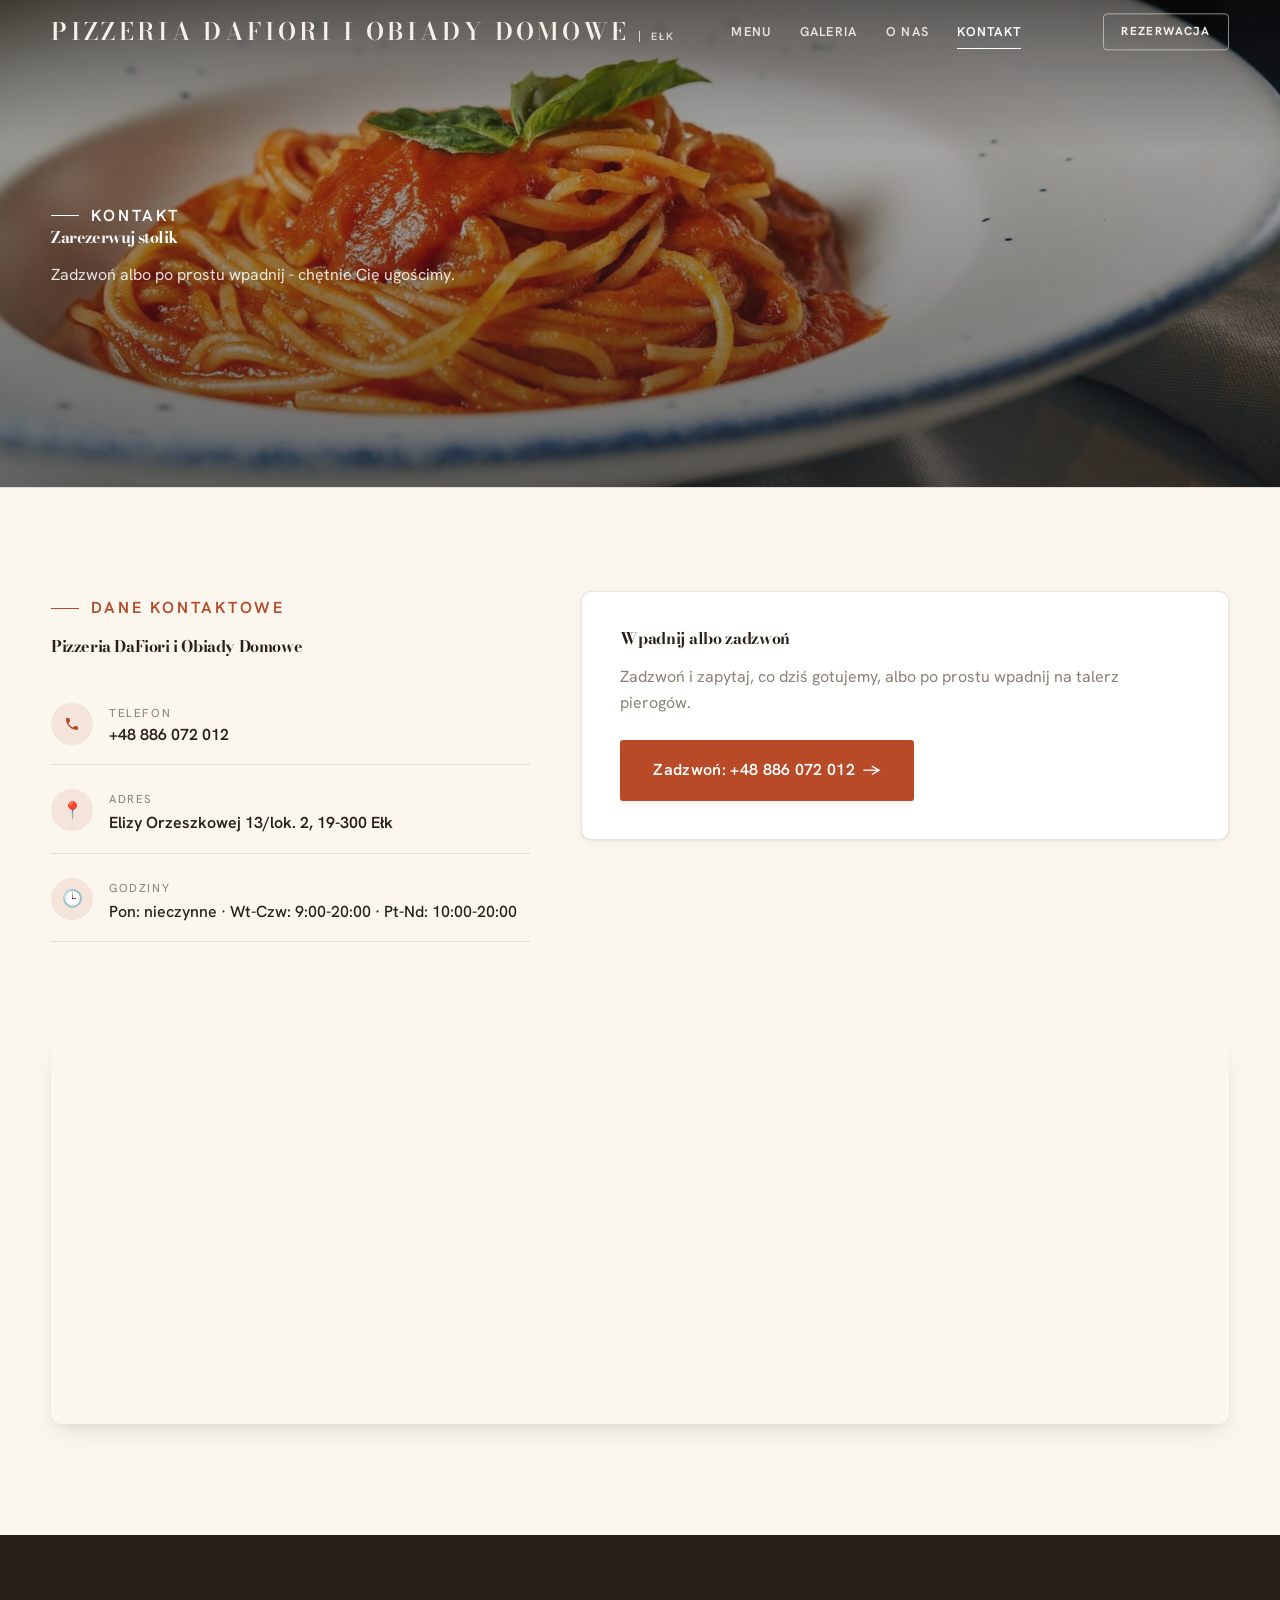
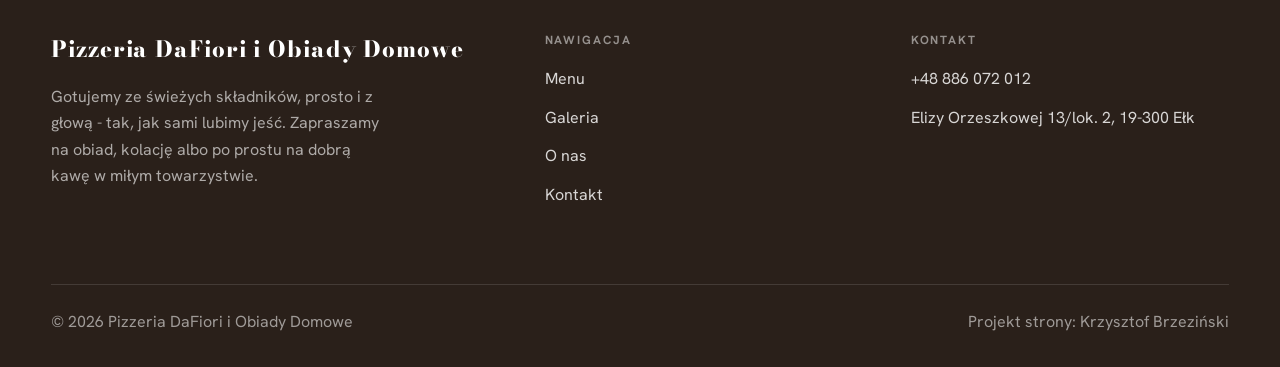
==== kontakt.html @ b9b69ae0 "Strona demo: pizzeria-dafiori-i-obiady-domowe" ====
<!DOCTYPE html>
<html lang="pl">
<head>
<meta charset="UTF-8">
<meta name="viewport" content="width=device-width, initial-scale=1.0">
<title>Kontakt - Pizzeria DaFiori i Obiady Domowe</title>
<meta name="description" content="Kontakt Pizzeria DaFiori i Obiady Domowe - Elizy Orzeszkowej 13/lok. 2, 19-300 Ełk">
<link rel="preconnect" href="https://fonts.googleapis.com">
<link rel="preconnect" href="https://fonts.gstatic.com" crossorigin>
<link href="https://fonts.googleapis.com/css2?family=Bodoni+Moda:wght@500;600;700&family=Hanken+Grotesk:wght@400;500;600&display=swap" rel="stylesheet">
<link rel="stylesheet" href="assets/styles.css">
</head>
<body>

<header class="nav">
  <div class="wrap nav-inner">
    <a class="brand" href="index.html"><span class="name">Pizzeria DaFiori i Obiady Domowe</span><span class="sub">Ełk</span></a>
    <nav class="nav-links">
      <a href="oferta.html">Menu</a>
      <a href="realizacje.html">Galeria</a>
      <a href="o-nas.html">O nas</a>
      <a href="kontakt.html" class="active">Kontakt</a>
      <a href="kontakt.html" class="btn btn-accent">Rezerwacja</a>
    </nav>
    <button class="nav-toggle" aria-label="Menu"><span></span><span></span><span></span></button>
  </div>
</header>

<section class="pagehead">
  <img src="img/g8.jpg" alt="Pizzeria DaFiori i Obiady Domowe - Zarezerwuj stolik">
  <div class="wrap">
    <span class="eyebrow">Kontakt</span>
    <h1>Zarezerwuj stolik</h1>
    <p>Zadzwoń albo po prostu wpadnij - chętnie Cię ugościmy.</p>
  </div>
</section>
<section>
  <div class="wrap contact-grid">
    <div class="reveal">
      <span class="eyebrow">Dane kontaktowe</span>
      <h2 style="margin:var(--space-4) 0 var(--space-6)">Pizzeria DaFiori i Obiady Domowe</h2>
      <div class="info-list">
        <div class="info-row"><div class="ic"><svg class="ico-tel" width="16" height="16" viewBox="0 0 24 24" fill="none" aria-hidden="true"><path d="M6.6 10.8a15.5 15.5 0 0 0 6.6 6.6l2.2-2.2a1 1 0 0 1 1-.24 11.4 11.4 0 0 0 3.6.58 1 1 0 0 1 1 1V20a1 1 0 0 1-1 1A17 17 0 0 1 3 4a1 1 0 0 1 1-1h3.5a1 1 0 0 1 1 1c0 1.25.2 2.46.58 3.6a1 1 0 0 1-.25 1l-2.23 2.2Z" fill="currentColor"/></svg></div><div><div class="lbl">Telefon</div><a class="val" href="tel:+48886072012">+48 886 072 012</a></div></div>
        <div class="info-row"><div class="ic">📍</div><div><div class="lbl">Adres</div><div class="val">Elizy Orzeszkowej 13/lok. 2, 19-300 Ełk</div></div></div>
        <div class="info-row"><div class="ic">🕒</div><div><div class="lbl">Godziny</div><div class="val" style="font-weight:500">Pon: nieczynne · Wt-Czw: 9:00-20:00 · Pt-Nd: 10:00-20:00</div></div></div>
      </div>
    </div>
    <div class="reveal">
      <div class="form">
        <h3 style="margin-bottom:var(--space-4)">Wpadnij albo zadzwoń</h3>
        <p class="muted" style="margin-bottom:var(--space-5)">Zadzwoń i zapytaj, co dziś gotujemy, albo po prostu wpadnij na talerz pierogów.</p>
        <a href="tel:+48886072012" class="btn btn-accent" style="justify-content:center">Zadzwoń: +48 886 072 012 <span class="arr">→</span></a>
      </div>
    </div>
  </div>
</section>
<section style="padding-top:0">
  <div class="wrap reveal">
    <iframe class="map" title="Pizzeria DaFiori i Obiady Domowe - Ełk" src="https://maps.google.com/maps?q=53.8243423%2C22.3546263&z=15&output=embed" loading="lazy" referrerpolicy="no-referrer-when-downgrade"></iframe>
  </div>
</section>

<footer>
  <div class="wrap">
    <div class="foot-grid">
      <div class="foot-brand">
        <div class="name">Pizzeria DaFiori i Obiady Domowe</div>
        <p>Gotujemy ze świeżych składników, prosto i z głową - tak, jak sami lubimy jeść. Zapraszamy na obiad, kolację albo po prostu na dobrą kawę w miłym towarzystwie.</p>
      </div>
      <div class="foot-col">
        <h4>Nawigacja</h4>
        <a href="oferta.html">Menu</a>
        <a href="realizacje.html">Galeria</a>
        <a href="o-nas.html">O nas</a>
        <a href="kontakt.html">Kontakt</a>
      </div>
      <div class="foot-col">
        <h4>Kontakt</h4>
        <a href="tel:+48886072012">+48 886 072 012</a>
        <p>Elizy Orzeszkowej 13/lok. 2, 19-300 Ełk</p>
      </div>
    </div>
    <div class="foot-bot">
      <span>© 2026 Pizzeria DaFiori i Obiady Domowe</span>
      <span>Projekt strony: Krzysztof Brzeziński</span>
    </div>
  </div>
</footer>
<div class="sticky-reserve"><a class="sr-book" href="kontakt.html">Zarezerwuj stolik</a><a class="sr-call" href="tel:+48886072012" aria-label="Zadzwoń"><svg class="ico-tel" width="16" height="16" viewBox="0 0 24 24" fill="none" aria-hidden="true"><path d="M6.6 10.8a15.5 15.5 0 0 0 6.6 6.6l2.2-2.2a1 1 0 0 1 1-.24 11.4 11.4 0 0 0 3.6.58 1 1 0 0 1 1 1V20a1 1 0 0 1-1 1A17 17 0 0 1 3 4a1 1 0 0 1 1-1h3.5a1 1 0 0 1 1 1c0 1.25.2 2.46.58 3.6a1 1 0 0 1-.25 1l-2.23 2.2Z" fill="currentColor"/></svg></a></div>

<script src="assets/main.js"></script>
</body>
</html>
---- assets/styles.css ----
/* ============================================================
   STOLBASZ — premium, architektoniczny B2B fit-out
   Jasna paleta, zero brązu. System wg premium-web-craft.
   Projekt strony: Krzysztof Brzeziński
   ============================================================ */

:root{
  /* PALETA — jasna, architektoniczna, chłodna */
  --paper:#FBF6EE;          /* główne tło */
  --paper-2:#F0E5D6;        /* sekcje alternatywne (chłodny jasny szary) */
  --paper-3:#F0E5D6;        /* delikatne wypełnienia */
  --ink:#2A201A;            /* tekst główny — chłodny grafit */
  --ink-soft:#4A3B2F;       /* nagłówki drugorzędne */
  --muted:#8C8175;          /* tekst poboczny */
  --line:rgba(42,32,26,.12);/* hairline */
  --accent:#B84A28;         /* stonowany petrol-slate — jedyny akcent */
  --accent-d:#97381C;
  --accent-soft:rgba(184,74,40,.10);
  --dark:#2A201A;           /* sekcje ciemne (stopka/CTA) */

  /* ODSTĘPY — skala 4/8 */
  --space-1:4px; --space-2:8px; --space-3:12px; --space-4:16px; --space-5:24px;
  --space-6:32px; --space-7:48px; --space-8:64px; --space-9:96px; --space-10:128px;

  /* TYPOGRAFIA — fluid clamp() */
  --text-sm:clamp(.82rem,.8rem+.1vw,.9rem);
  --text-base:clamp(1rem,.97rem+.15vw,1.1rem);
  --text-lg:clamp(1.12rem,1.05rem+.3vw,1.3rem);
  --text-h3:clamp(1.2rem,1.1rem+.5vw,1.5rem);
  --text-h2:clamp(1.9rem,1.5rem+1.9vw,2.8rem);
  --text-h1:clamp(2.6rem,1.9rem+3.6vw,4.6rem);

  /* PROMIENIE — architektoniczne, raczej ostre */
  --r-sm:3px; --r-md:6px; --r-lg:10px;

  /* RUCH */
  --ease:cubic-bezier(.25,.46,.45,.94); --dur:.24s;

  /* CIENIE — miękkie, warstwowe */
  --sh-sm:0 1px 2px rgba(16,24,32,.04), 0 2px 8px rgba(16,24,32,.05);
  --sh-md:0 2px 6px rgba(16,24,32,.05), 0 12px 28px -8px rgba(16,24,32,.12);
  --sh-lg:0 6px 14px rgba(16,24,32,.07), 0 26px 56px -18px rgba(16,24,32,.22);

  --hairline:1px solid var(--line);

  --font-display:'Bodoni Moda',serif;
  --font-body:'Hanken Grotesk',sans-serif;
}

*{box-sizing:border-box;margin:0;padding:0}
html{scroll-behavior:smooth}
body{
  font-family:var(--font-body);
  font-size:var(--text-base);
  line-height:1.65;
  color:var(--ink);
  background:var(--paper);
  -webkit-font-smoothing:antialiased;
  text-rendering:optimizeLegibility;
}
img{max-width:100%;display:block}
a{color:inherit;text-decoration:none}

.wrap{width:min(92%,1180px);margin-inline:auto}
section{padding-block:clamp(52px,6.5vw,96px)}

h1,h2,h3{font-family:var(--font-display);font-weight:700;line-height:1.08;letter-spacing:-.02em;color:var(--ink)}
h1{font-size:var(--text-h1);letter-spacing:-.035em}
h2{font-size:var(--text-h2);letter-spacing:-.025em}
h3{font-size:var(--text-h3)}
p{max-width:65ch}

.eyebrow{
  font-family:var(--font-body);
  font-size:var(--text-sm);
  font-weight:600;
  letter-spacing:.18em;
  text-transform:uppercase;
  color:var(--accent);
  display:inline-flex;align-items:center;gap:var(--space-3);
}
.eyebrow::before{content:"";width:28px;height:1px;background:var(--accent);display:inline-block}

.muted{color:var(--muted)}
.lead{font-size:var(--text-lg);line-height:1.55;color:var(--ink-soft);max-width:50ch}

/* ---------- BUTTONS ---------- */
.btn{
  display:inline-flex;align-items:center;gap:var(--space-2);
  font-weight:600;font-size:var(--text-sm);letter-spacing:.02em;
  padding:var(--space-4) var(--space-6);
  border-radius:var(--r-sm);
  transition:transform var(--dur) var(--ease),box-shadow var(--dur) var(--ease),background var(--dur) var(--ease);
  cursor:pointer;border:1px solid transparent;
}
.btn-accent{background:var(--accent);color:#fff;box-shadow:var(--sh-sm)}
.btn-accent:hover{background:var(--accent-d);transform:translateY(-2px);box-shadow:var(--sh-md)}
.btn-accent:active{transform:translateY(0);box-shadow:var(--sh-sm)}
.btn-ghost{background:transparent;color:var(--ink);border-color:var(--line)}
.btn-ghost:hover{border-color:var(--accent);color:var(--accent);transform:translateY(-2px)}
.btn-light{background:#fff;color:var(--ink);box-shadow:var(--sh-sm)}
.btn-light:hover{transform:translateY(-2px);box-shadow:var(--sh-md)}
.btn .arr{transition:transform var(--dur) var(--ease)}
.btn:hover .arr{transform:translateX(4px)}

/* ---------- NAV ---------- */
.nav{
  position:sticky;top:0;z-index:50;
  background:color-mix(in srgb,var(--paper) 88%,transparent);
  backdrop-filter:saturate(140%) blur(10px);
  border-bottom:var(--hairline);
}
.nav-inner{display:flex;align-items:center;justify-content:space-between;height:72px}
.brand{display:flex;flex-direction:column;line-height:1}
.brand .name{font-family:var(--font-display);font-weight:800;font-size:1.35rem;letter-spacing:.04em}
.brand .sub{font-size:.62rem;letter-spacing:.34em;text-transform:uppercase;color:var(--muted);margin-top:5px}
.nav-links{display:flex;align-items:center;gap:var(--space-6)}
.nav-links a{font-size:var(--text-sm);font-weight:500;color:var(--ink-soft);position:relative;padding-block:4px;transition:color var(--dur) var(--ease)}
.nav-links a::after{content:"";position:absolute;left:0;bottom:0;width:0;height:1.5px;background:var(--accent);transition:width var(--dur) var(--ease)}
.nav-links a:hover,.nav-links a.active{color:var(--ink)}
.nav-links a:hover::after,.nav-links a.active::after{width:100%}
.nav-links .btn{padding:var(--space-2) var(--space-5)}
/* przyciski w nav: właściwy kolor (przebij .nav-links a) + bez podkreślenia */
.nav-links a.btn-accent{color:#fff}
.nav-links a.btn-ghost,.nav-links a.btn-light{color:var(--ink)}
.nav-links a.btn::after{display:none}
.nav-toggle{display:none;background:none;border:none;cursor:pointer;flex-direction:column;gap:5px;padding:8px}
.nav-toggle span{width:24px;height:2px;background:var(--ink);transition:var(--dur)}

/* ---------- HERO (split) ---------- */
.hero{position:relative;overflow:hidden;border-bottom:var(--hairline)}
.hero-grid{display:grid;grid-template-columns:1.05fr .95fr;gap:clamp(24px,4vw,60px);align-items:center;
  padding-block:clamp(36px,4.5vw,64px)}
.hero-copy .eyebrow{margin-bottom:var(--space-5)}
.hero-copy h1{margin-bottom:var(--space-5)}
.hero-copy .lead{margin-bottom:var(--space-7)}
.hero-actions{display:flex;flex-wrap:wrap;gap:var(--space-4)}
.hero-art{position:relative;aspect-ratio:4/3;border-radius:var(--r-lg);overflow:hidden;box-shadow:var(--sh-lg)}
.hero-art img{width:100%;height:100%;object-fit:cover}
.hero-art::after{content:"";position:absolute;inset:0;background:linear-gradient(180deg,transparent 55%,rgba(18,24,28,.28))}
.hero-badge{position:absolute;left:var(--space-5);bottom:var(--space-5);z-index:2;
  background:rgba(252,252,251,.94);backdrop-filter:blur(4px);
  border-radius:var(--r-md);padding:var(--space-4) var(--space-5);box-shadow:var(--sh-md);max-width:78%}
.hero-badge strong{display:block;font-family:var(--font-display);font-size:1rem;letter-spacing:-.01em}
.hero-badge span{font-size:var(--text-sm);color:var(--muted)}

/* ---------- HERO duży / kinowy (strona główna) ---------- */
.hero-cine{position:relative;min-height:clamp(560px,82vh,840px);min-height:clamp(560px,82svh,840px);display:flex;align-items:center;overflow:hidden;border-bottom:var(--hairline)}
.hero-cine>img{position:absolute;inset:0;width:100%;height:100%;object-fit:cover;z-index:0}
.hero-cine::after{content:"";position:absolute;inset:0;z-index:1;
  background:linear-gradient(95deg,rgba(13,18,23,.86) 0%,rgba(13,18,23,.64) 32%,rgba(13,18,23,.24) 62%,rgba(13,18,23,.04) 100%)}
.hero-cine .wrap{position:relative;z-index:2;padding-block:var(--space-8)}
.hero-cine .hero-copy{max-width:660px}
.hero-cine .eyebrow{color:#fff;margin-bottom:var(--space-5)}
.hero-cine .eyebrow::before{background:#fff}
.hero-cine h1{color:#fff;margin-bottom:var(--space-5);font-size:clamp(2.9rem,2rem+4.4vw,5.2rem)}
.hero-cine .lead{color:rgba(255,255,255,.92);max-width:48ch;margin-bottom:var(--space-7)}
.hero-cine .hero-actions{display:flex;flex-wrap:wrap;gap:var(--space-4)}
@media(max-width:680px){
  .hero-cine{min-height:clamp(520px,76vh,640px);min-height:clamp(520px,76svh,640px);align-items:flex-end}
  .hero-cine::after{background:linear-gradient(0deg,rgba(13,18,23,.9) 6%,rgba(13,18,23,.45) 55%,rgba(13,18,23,.25) 100%)}
  .hero-cine .wrap{padding-bottom:var(--space-9)}
}

/* full-bleed hero variant (podstrony) */
.pagehead{position:relative;min-height:46vh;min-height:46svh;display:flex;align-items:flex-end;overflow:hidden;border-bottom:var(--hairline)}
.pagehead img{position:absolute;inset:0;width:100%;height:100%;object-fit:cover}
.pagehead::after{content:"";position:absolute;inset:0;background:linear-gradient(180deg,rgba(18,24,28,.25),rgba(18,24,28,.62))}
.pagehead .wrap{position:relative;z-index:2;padding-block:var(--space-9);color:#fff}
.pagehead h1{color:#fff;max-width:18ch}
.pagehead .eyebrow{color:#fff}
.pagehead .eyebrow::before{background:#fff}
.pagehead p{color:rgba(255,255,255,.86);margin-top:var(--space-4);max-width:54ch}

/* ---------- STRIP (pasek skrótów / liczby) ---------- */
.strip{background:var(--dark);color:#fff}
.strip .wrap{display:grid;grid-template-columns:repeat(4,1fr);gap:var(--space-6);padding-block:var(--space-8)}
.strip .item .k{font-family:var(--font-display);font-size:clamp(1.6rem,1.2rem+1.4vw,2.4rem);font-weight:800;letter-spacing:-.02em;color:#fff}
.strip .item .v{font-size:var(--text-sm);color:rgba(255,255,255,.66);margin-top:var(--space-2);line-height:1.45}
.strip .item{border-left:2px solid var(--accent);padding-left:var(--space-5)}

/* ---------- SECTION HEAD ---------- */
.head{max-width:48rem;margin-bottom:var(--space-8)}
.head.center{margin-inline:auto;text-align:center}
.head .eyebrow{margin-bottom:var(--space-4)}
.head h2{margin-bottom:var(--space-4)}
.head p{color:var(--muted);font-size:var(--text-lg);line-height:1.55}
.head.center p{margin-inline:auto}

/* ---------- INTRO SPLIT ---------- */
.split{display:grid;grid-template-columns:.92fr 1.08fr;gap:clamp(28px,5vw,80px);align-items:center}
.split.rev{grid-template-columns:1.08fr .92fr}
.split.rev .split-art{order:-1}
.split-art{position:relative;aspect-ratio:5/4;border-radius:var(--r-lg);overflow:hidden;box-shadow:var(--sh-lg)}
.split-art img{width:100%;height:100%;object-fit:cover}
.split-copy h2{margin-bottom:var(--space-5)}
.split-copy p+p{margin-top:var(--space-4)}
.split-copy .btn{margin-top:var(--space-6)}

/* ---------- SERVICES (zakres) ---------- */
.svc-grid{display:grid;grid-template-columns:repeat(auto-fit,minmax(280px,1fr));gap:var(--space-5)}
.svc{background:#fff;border:var(--hairline);border-radius:var(--r-md);padding:var(--space-7) var(--space-6);
  transition:transform var(--dur) var(--ease),box-shadow var(--dur) var(--ease),border-color var(--dur) var(--ease);
  position:relative;overflow:hidden}
.svc::before{content:"";position:absolute;left:0;top:0;width:3px;height:0;background:var(--accent);transition:height var(--dur) var(--ease)}
.svc:hover{transform:translateY(-4px);box-shadow:var(--sh-md);border-color:transparent}
.svc:hover::before{height:100%}
.svc .ic{font-family:var(--font-display);font-size:.8rem;font-weight:700;letter-spacing:.12em;color:var(--accent);margin-bottom:var(--space-4)}
.svc h3{margin-bottom:var(--space-3);font-size:1.22rem}
.svc p{color:var(--muted);font-size:var(--text-base);line-height:1.6}

/* big detailed service rows */
.svc-row{display:grid;grid-template-columns:.8fr 1.2fr;gap:clamp(20px,4vw,60px);align-items:center;padding-block:var(--space-8)}
.svc-row+.svc-row{border-top:var(--hairline)}
.svc-row.rev{grid-template-columns:1.2fr .8fr}
.svc-row.rev .svc-row-art{order:-1}
.svc-row-art{aspect-ratio:4/3;border-radius:var(--r-md);overflow:hidden;box-shadow:var(--sh-md)}
.svc-row-art img{width:100%;height:100%;object-fit:cover}
.svc-row h3{font-size:1.5rem;margin-bottom:var(--space-4)}
.svc-row .num{font-family:var(--font-display);font-size:.85rem;font-weight:700;letter-spacing:.14em;color:var(--accent);display:block;margin-bottom:var(--space-3)}
.svc-row ul{list-style:none;margin-top:var(--space-4);display:flex;flex-direction:column;gap:var(--space-2)}
.svc-row li{position:relative;padding-left:var(--space-5);color:var(--muted);font-size:var(--text-base)}
.svc-row li::before{content:"";position:absolute;left:0;top:.62em;width:8px;height:1px;background:var(--accent)}

/* ---------- GALLERY (realizacje) ---------- */
.gallery{display:grid;grid-template-columns:repeat(12,1fr);gap:var(--space-4);grid-auto-rows:200px}
/* GALERIA MASONRY — pionowe zdjęcia (portrety beauty/wellness) bez przycinania: kolumny, height auto */
.gallery-masonry{column-count:3;column-gap:var(--space-4)}
@media(max-width:900px){.gallery-masonry{column-count:2}}
@media(max-width:560px){.gallery-masonry{column-count:1}}
.gallery-masonry .m-tile{break-inside:avoid;margin:0 0 var(--space-4);padding:0;position:relative;overflow:hidden;border-radius:var(--r-md);border:1px solid var(--line)}
.gallery-masonry .m-tile img{width:100%;height:auto;display:block}
.gallery-masonry .m-tile .cap{position:absolute;left:0;right:0;bottom:0;padding:var(--space-4);color:#fff;background:linear-gradient(0deg,rgba(0,0,0,.55),transparent);font-size:var(--text-sm)}
.tile{position:relative;overflow:hidden;border-radius:var(--r-md);box-shadow:var(--sh-sm);
  transition:transform var(--dur) var(--ease),box-shadow var(--dur) var(--ease)}
.tile img{width:100%;height:100%;object-fit:cover;transition:transform .6s var(--ease)}
.tile:hover{box-shadow:var(--sh-md)}
.tile:hover img{transform:scale(1.05)}
.tile .cap{position:absolute;left:0;right:0;bottom:0;padding:var(--space-5) var(--space-4) var(--space-4);
  background:linear-gradient(transparent,rgba(18,24,28,.78));color:#fff;
  font-size:var(--text-sm);font-weight:600;letter-spacing:.01em;
  opacity:0;transform:translateY(8px);transition:var(--dur) var(--ease)}
.tile:hover .cap{opacity:1;transform:translateY(0)}
.tile .cap small{display:block;font-weight:400;opacity:.78;letter-spacing:.04em;text-transform:uppercase;font-size:.66rem;margin-top:3px}
/* bento spans */
.t-wide{grid-column:span 6}
.t-tall{grid-column:span 6;grid-row:span 2}
.t-std{grid-column:span 6}
.t-third{grid-column:span 4}
.t-two3{grid-column:span 8}

/* ---------- TRUST / WIARYGODNOŚĆ ---------- */
.trust{background:var(--paper-2)}
.trust-grid{display:grid;grid-template-columns:repeat(auto-fit,minmax(240px,1fr));gap:var(--space-5);margin-top:var(--space-7)}
.trust-card{background:#fff;border-radius:var(--r-md);padding:var(--space-7) var(--space-6);box-shadow:var(--sh-sm);border-top:3px solid var(--accent)}
.trust-card .big{font-family:var(--font-display);font-size:clamp(1.8rem,1.3rem+1.6vw,2.6rem);font-weight:800;letter-spacing:-.02em;color:var(--ink);line-height:1}
.trust-card h3{font-size:1.12rem;margin:var(--space-3) 0 var(--space-2)}
.trust-card p{color:var(--muted);font-size:var(--text-base);line-height:1.55}

/* ---------- CTA band ---------- */
.cta{background:var(--dark);color:#fff;position:relative;overflow:hidden}
.cta .wrap{display:grid;grid-template-columns:1.4fr .6fr;gap:var(--space-7);align-items:center;position:relative;z-index:2}
.cta h2{color:#fff;max-width:20ch}
.cta p{color:rgba(255,255,255,.74);margin-top:var(--space-4)}
.cta-actions{display:flex;flex-direction:column;gap:var(--space-3);align-items:flex-start}
.cta::before{content:"";position:absolute;right:-80px;top:-80px;width:360px;height:360px;border-radius:50%;
  background:radial-gradient(circle,var(--accent-soft),transparent 70%)}

/* ---------- CONTACT ---------- */
.contact-grid{display:grid;grid-template-columns:.85fr 1.15fr;gap:clamp(28px,4vw,56px);align-items:start}
.info-list{display:flex;flex-direction:column;gap:var(--space-2)}
.info-row{display:flex;gap:var(--space-4);align-items:flex-start;padding-block:var(--space-4);border-bottom:var(--hairline)}
.info-row .ic{flex:none;width:42px;height:42px;display:grid;place-items:center;border-radius:50%;
  background:var(--accent-soft);color:var(--accent);font-size:1.05rem}
.info-row .lbl{font-size:.72rem;letter-spacing:.14em;text-transform:uppercase;color:var(--muted)}
.info-row .val{font-weight:600;font-size:var(--text-base);margin-top:2px}
.info-row a.val:hover{color:var(--accent)}
.map{border:none;border-radius:var(--r-lg);box-shadow:var(--sh-md);width:100%;height:100%;min-height:380px;filter:grayscale(.2) contrast(1.02)}
.form{background:#fff;border:var(--hairline);border-radius:var(--r-lg);padding:clamp(24px,3vw,40px);box-shadow:var(--sh-sm)}
.form .fld{margin-bottom:var(--space-5)}
.form label{display:block;font-size:var(--text-sm);font-weight:600;margin-bottom:var(--space-2)}
.form input,.form textarea{width:100%;font-family:inherit;font-size:var(--text-base);color:var(--ink);
  padding:var(--space-4);border:var(--hairline);border-radius:var(--r-sm);background:var(--paper);transition:border-color var(--dur)}
.form input:focus,.form textarea:focus{outline:none;border-color:var(--accent);background:#fff}
.form textarea{resize:vertical;min-height:120px}
.form .note{font-size:var(--text-sm);color:var(--muted);margin-top:var(--space-3)}

/* ---------- FOOTER ---------- */
footer{background:var(--dark);color:#fff;padding-block:var(--space-9) var(--space-6)}
.foot-grid{display:grid;grid-template-columns:1.4fr 1fr 1fr;gap:var(--space-7);margin-bottom:var(--space-8)}
.foot-brand .name{font-family:var(--font-display);font-weight:800;font-size:1.4rem;letter-spacing:.04em}
.foot-brand p{color:rgba(255,255,255,.62);margin-top:var(--space-4);font-size:var(--text-base);max-width:38ch}
.foot-col h4{font-size:.74rem;letter-spacing:.16em;text-transform:uppercase;color:rgba(255,255,255,.5);margin-bottom:var(--space-4)}
.foot-col a,.foot-col p{display:block;color:rgba(255,255,255,.82);font-size:var(--text-base);margin-bottom:var(--space-3)}
.foot-col a:hover{color:#fff}
.foot-bot{border-top:1px solid rgba(255,255,255,.12);padding-top:var(--space-5);display:flex;justify-content:space-between;flex-wrap:wrap;gap:var(--space-3);
  font-size:var(--text-sm);color:rgba(255,255,255,.55)}
.foot-bot a:hover{color:#fff}

/* ---------- REVEAL ---------- */
.reveal{opacity:0;transform:translateY(22px);transition:opacity .6s var(--ease),transform .6s var(--ease)}
.reveal.in{opacity:1;transform:none}

/* ---------- RESPONSIVE ---------- */
@media(max-width:920px){
  .hero-grid,.split,.split.rev,.svc-row,.svc-row.rev,.cta .wrap,.contact-grid,.foot-grid{grid-template-columns:1fr}
  .split.rev .split-art,.svc-row.rev .svc-row-art{order:0}
  .hero-art{aspect-ratio:16/10;max-height:420px}
  .strip .wrap{grid-template-columns:repeat(2,1fr);gap:var(--space-7)}
  .gallery{grid-auto-rows:180px}
  .t-wide,.t-tall,.t-std,.t-third,.t-two3{grid-column:span 6}
  .t-tall{grid-row:span 1}
  .cta-actions{flex-direction:row;flex-wrap:wrap}
  .foot-grid{gap:var(--space-6)}
}
@media(max-width:680px){
  .nav-links{position:fixed;inset:72px 0 auto 0;background:var(--paper);flex-direction:column;align-items:stretch;
    gap:0;padding:var(--space-4) 6%;border-bottom:var(--hairline);box-shadow:var(--sh-md);
    transform:translateY(-120%);transition:transform var(--dur) var(--ease)}
  .nav-links.open{transform:translateY(0)}
  .nav-links a{padding-block:var(--space-4);border-bottom:var(--hairline)}
  .nav-links .btn{margin-top:var(--space-3);justify-content:center}
  .nav-toggle{display:flex}
  .strip .wrap{grid-template-columns:1fr}
  .gallery{grid-template-columns:repeat(6,1fr)}
  .foot-grid{grid-template-columns:1fr}
}
@media(prefers-reduced-motion:reduce){
  *{animation-duration:.01ms!important;transition:none!important}
  .reveal{opacity:1!important;transform:none!important}
  html{scroll-behavior:auto}
}

/* ============================================================
   PREMIUM LAYER — destylat deep-researchu branż (anty-AI, spokój).
   Zmienne STOLBASZ (--accent/--ink/--paper/--line/--dark). Ruch ledwo
   zauważalny, krzywa cubic-bezier(.16,.84,.44,1); prefers-reduced-motion
   pokryte blanketem wyżej. Karty hairline zamiast cieni = #1 sygnał „nie-AI".
   ============================================================ */

/* więcej oddechu między sekcjami (liderzy: 110-130px) */
section{padding-block:clamp(64px,8vw,128px)}

/* 1) Aksamitny reveal — dłuższa, miękka krzywa zamiast „skoku" */
.reveal{transition:opacity .9s cubic-bezier(.16,.84,.44,1),transform .9s cubic-bezier(.16,.84,.44,1);will-change:opacity,transform}
/* stagger TYLKO w galerii (tam pozycja = porządek dzieci) */
.gallery .reveal:nth-child(2){transition-delay:.07s}
.gallery .reveal:nth-child(3){transition-delay:.14s}
.gallery .reveal:nth-child(4){transition-delay:.21s}
.gallery .reveal:nth-child(5){transition-delay:.28s}
.gallery .reveal:nth-child(6){transition-delay:.35s}

/* 2) Hero STATYCZNY na .hero-cine — Ken Burns CAŁKIEM WYŁĄCZONY 26.06 (3. zgłoszenie Szymona).
   GENEZA: animowanie scale na <img> hero z teksturami (cegły/framugi) re-samplinguje obraz
   klatka po klatce → na części ekranów drobne drganie/shimmer = „heroshot się trzęsie".
   translateY usunięto wcześniej, scale-only + will-change/GPU NIE wystarczyły do GWARANCJI gładkości.
   Krzysztof zażądał pewności („make sure, że błąd się nie pojawi") > efekt. Zero animacji = 0% drgania.
   Delikatny zoom zostaje TYLKO w pełnoekranowych hero gastro/studio (hg-bg/hs-bg — tło, inny
   mechanizm, chwalone, nigdy nie zgłaszane). NIE wracać do KB na .hero-cine bez realnego testu
   na sprzęcie klienta — to ryzyko regresji „trzęsienia”. */
/* BEZPIECZNY "wow" na hero = jednorazowy FADE-IN (opacity), nie zoom.
   opacity nie dotyka bitmapy → gładkie na KAŻDYM zdjęciu/ekranie/GPU, zero ryzyka migotania.
   Geometryczny ruch (scale/translate) na .hero-cine jest ZAKAZANY (bramka pilnuje). */
@keyframes heroFade{from{opacity:0}to{opacity:1}}
.hero-cine>img{transform:none;animation:heroFade 1.1s ease-out both}

/* 3) Akcentowy hairline pod nagłówkiem sekcji, który „rysuje się" przy wejściu */
.head h2{position:relative;padding-bottom:18px}
.head h2::after{content:"";position:absolute;left:0;bottom:0;height:1px;width:0;background:var(--accent);transition:width 1s cubic-bezier(.16,.84,.44,1) .15s}
.head.center h2::after{left:50%;transform:translateX(-50%)}
.head.reveal.in h2::after,.head.center.reveal.in h2::after{width:54px}

/* 4) Karty HAIRLINE zamiast cieni/zaokrągleń (najmocniejszy anty-AI detal) */
.svc{background:transparent;border:1px solid var(--line);border-radius:var(--r-sm);box-shadow:none}
.svc:hover{box-shadow:none;border-color:var(--accent);transform:translateY(-3px)}
.trust-card{background:transparent;box-shadow:none;border:1px solid var(--line);border-top:2px solid var(--accent);border-radius:var(--r-sm)}
.tile{box-shadow:none;border-radius:var(--r-sm)}
.tile:hover{box-shadow:none}

/* 5) Sticky-nav kondensuje się po przewinięciu (sygnał dopracowania) */
.nav{transition:box-shadow .4s ease,background .4s ease}
.nav.is-stuck{box-shadow:0 1px 0 var(--line),0 14px 30px -24px rgba(0,0,0,.45)}
.nav-inner{transition:height .35s var(--ease)}
.nav.is-stuck .nav-inner{height:60px}

/* 6) MANIFESTO — pełnoekranowy cytat-bohater (zastępuje generyczne „Dlaczego my") */
.manifesto{background:var(--paper-2);text-align:center}
.manifesto .wrap{max-width:60rem}
.manifesto p{font-family:var(--font-display);font-style:italic;font-size:clamp(1.6rem,1rem+2.4vw,2.8rem);line-height:1.32;color:var(--ink-soft);margin-inline:auto;max-width:26ch;position:relative;padding-top:var(--space-8)}
.manifesto p::before{content:"";position:absolute;top:0;left:50%;transform:translateX(-50%);width:54px;height:1px;background:var(--accent)}
.manifesto p span{color:var(--accent);font-style:italic}

/* 7) GATEWAYS — 3 duże bramy-zdjęcia (zamiast paska menu usług) */
.gateways{display:grid;grid-template-columns:repeat(3,1fr);gap:var(--space-4)}
.gateway{position:relative;aspect-ratio:3/4;overflow:hidden;border-radius:var(--r-sm);display:block}
.gateway img{width:100%;height:100%;object-fit:cover;transition:transform .8s var(--ease),filter .5s var(--ease)}
.gateway::after{content:"";position:absolute;inset:0;background:linear-gradient(180deg,transparent 38%,rgba(18,24,28,.74))}
.gateway:hover img{transform:scale(1.05);filter:brightness(1.05)}
.gateway .g-ttl{position:absolute;left:0;right:0;bottom:0;z-index:2;padding:var(--space-6) var(--space-5);color:#fff;font-family:var(--font-display);font-size:1.45rem;letter-spacing:-.01em;line-height:1.15}
.gateway .g-ttl small{display:block;font-family:var(--font-body);font-size:var(--text-sm);font-weight:400;opacity:.82;letter-spacing:.03em;margin-top:5px}
@media(max-width:760px){.gateways{grid-template-columns:1fr}.gateway{aspect-ratio:16/10}}

/* 8) LOGO klienta w nagłówku (gdy podane --logo) */
.brand-logo{height:40px;width:auto;max-width:220px;object-fit:contain;display:block}
.nav.is-stuck .brand-logo{height:34px}
@media(max-width:680px){.brand-logo{height:32px}}

/* === rodzina: gastro === */
/* ============================================================
   RODZINA: GASTRO (restauracja / kawiarnia / bar / pizzeria)
   Doklejane NA WIERZCH base.css. Dziedziczy paletę/fonty skórki gastro (Bodoni Moda + terakota).
   Filozofia: APETYT + REZERWACJA STOLIKA (nie zaufanie/wycena jak u fachowca).
   Menu = kategorie BEZ zmyślonych dań/cen (uczciwość); godziny tylko z reconu.
   ============================================================ */

/* --- Galeria atmosfery: gutterless, ostre rogi (food/wnętrze, nie "dokumentacja") --- */
.gallery{gap:3px}
.tile{border-radius:2px;box-shadow:none}
.tile:hover{box-shadow:none}

/* --- MENU: kategorie (nazwa serif + opis, hairline) - BEZ wymyslonych dań i cen --- */
.menu-sec{background:var(--paper-2)}
.menu-cats{display:grid;grid-template-columns:repeat(2,1fr);gap:var(--space-7) var(--space-8);max-width:62rem;margin:0 auto}
.menu-cat{border-top:1px solid var(--accent);padding-top:var(--space-4)}
.menu-cat h3{font-family:var(--font-display);font-size:1.35rem;letter-spacing:.02em;margin-bottom:var(--space-3)}
.menu-cat p{color:var(--muted);font-size:var(--text-base);line-height:1.6}
.menu-note{text-align:center;color:var(--muted);font-size:var(--text-sm);margin-top:var(--space-8);max-width:50ch;margin-inline:auto}
@media(max-width:760px){.menu-cats{grid-template-columns:1fr;gap:var(--space-6)}}

/* --- KARTA GODZIN (renderowana tylko z realnych danych) --- */
.godz{max-width:30rem}
.godz-row{display:flex;justify-content:space-between;gap:var(--space-5);border-bottom:1px solid var(--line);padding-block:var(--space-3)}
.godz-row b{font-weight:600;color:var(--ink)}
.godz-row span{color:var(--muted)}

/* --- STICKY-RESERVE: dolny pasek mobile (gastro-odpowiednik sticky-call) --- */
.sticky-reserve{display:none}
@media(max-width:820px){
  .sticky-reserve{display:grid;grid-template-columns:1fr auto;gap:1px;position:fixed;left:0;right:0;bottom:0;z-index:90;
    background:var(--line);box-shadow:0 -6px 20px -10px rgba(0,0,0,.4)}
  .sticky-reserve a{padding:15px 8px;text-align:center;font-weight:700;font-size:.95rem;letter-spacing:.01em}
  .sr-book{background:var(--accent);color:#fff}
  .sr-call{background:var(--paper);color:var(--ink);padding-inline:22px}
  body{padding-bottom:56px}
}

/* ============================================================
   FAZA 3 - OSOBNY UKŁAD GASTRO (wzór: topowe restauracje - Noma/Disfrutar/Septime/Alchemist; research wf_c20bffea).
   Hero MINIMALNY: samo pełnoekranowe zdjęcie + 1 krótka linijka w DOLNYM-LEWYM rogu. Reszta = oddech.
   Nazwa pada RAZ - jako logo w navie, NIGDY dublowana wielkim tytułem (to #1 tell taniej strony).
   Nav: logo z LEWEJ (split), przezroczysty nad zdjęciem, lity po scrollu. CTA "Rezerwacja" = obrys w navie, nie guzik na środku.
   ============================================================ */
.hero-gastro{position:relative;height:100vh;height:100svh;min-height:560px;display:flex;align-items:flex-end;overflow:hidden;isolation:isolate}
.hero-gastro .hg-bg{position:absolute;inset:0;width:100%;height:100%;object-fit:cover;z-index:-2;animation:hgKen 28s ease-out infinite alternate}
@keyframes hgKen{from{transform:scale(1.05)}to{transform:scale(1.13)}}
/* overlay: ciemny TYLKO u dołu (pod linijkę), góra/środek zdjęcia oddychają */
.hero-gastro .hg-veil{position:absolute;inset:0;z-index:-1;
  background:linear-gradient(180deg,rgba(8,6,4,0) 0%,rgba(8,6,4,0) 52%,rgba(8,6,4,.68) 100%)}
.hg-tagline{position:relative;z-index:2;margin:0 0 clamp(2.6rem,7vh,5rem) clamp(1.4rem,5vw,4rem);
  font-family:var(--font-display);font-style:normal;font-weight:600;
  font-size:clamp(2.1rem,5.2vw,4rem);line-height:1.08;letter-spacing:.005em;
  color:#f5f1ea;max-width:24ch;text-shadow:0 2px 18px rgba(0,0,0,.5)}
.hg-since{font-family:var(--font-display);font-weight:500;font-size:.62em;letter-spacing:.01em;
  color:rgba(245,241,234,.86);white-space:nowrap}
@media(max-width:640px){.hg-tagline{font-size:clamp(2rem,8vw,2.6rem);margin-bottom:clamp(2rem,9vh,3.4rem)}}

/* ============================================================
   NAWIGACJA GASTRO - styl NOBU (research wf_d6d990de + wf_a8c0864c, żywy kod noburestaurants.com).
   3 strefy, STAŁA wysokość 64px (jak Nobu). JEDEN kontroler gastro.js steruje stanami kierunkowo:
   .nav-hidden (chowanie w dół) + .nav-solid (lity krem przy scrollu w górę). Histereza = brak migania.
   is-stuck (base.js, twardy próg 24px) NEUTRALIZOWANE wizualnie - inaczej base walczyło z gastro i krem migał przy górze.
   ============================================================ */
.nav{position:fixed;left:0;right:0;background:transparent;backdrop-filter:none;border-bottom:1px solid transparent;z-index:100;
  transition:transform .35s var(--ease),background .35s ease,box-shadow .35s ease}
.nav.nav-hidden{transform:translateY(-100%)}
/* NEUTRALIZACJA base is-stuck dla gastro (gastro.js używa nav-solid; base.js dalej rusza is-stuck, ale bez efektu wizualnego) */
.nav.is-stuck{background:transparent;box-shadow:none;border-bottom-color:transparent}
.nav.is-stuck .nav-inner{height:64px}
/* SCRIM: ciemny gradient pod navem -> biały tekst czytelny nad zdjęciem; znika gdy nav lity */
.nav::after{content:"";position:absolute;left:0;right:0;top:0;height:150px;z-index:-1;pointer-events:none;
  transition:opacity .35s ease;background:linear-gradient(180deg,rgba(8,6,4,.55) 0%,rgba(8,6,4,0) 100%)}
.nav.nav-solid::after{opacity:0}
/* WORDMARK: nazwa Bodoni wersaliki + miasto obok (kreska akcentu) */
.nav .brand{flex-direction:row;align-items:baseline;gap:.6rem;line-height:1}
.nav .brand .name{color:#f5f1ea;font-family:var(--font-display);font-weight:600;font-size:1.5rem;text-transform:uppercase;letter-spacing:.14em}
.nav .brand .sub{margin-top:0;padding-left:.65rem;border-left:1px solid currentColor;
  font-size:.66rem;font-weight:600;letter-spacing:.22em;text-transform:uppercase;color:rgba(245,241,234,.82)}
/* LINKI: sans wersaliki, cienki animowany underline */
.nav .nav-links a{color:rgba(245,241,234,.9);font-size:.8rem;font-weight:600;text-transform:uppercase;letter-spacing:.1em;padding-block:6px}
.nav .nav-links a:hover,.nav .nav-links a.active{color:#fff}
.nav .nav-links a::after{background:#fff;height:1px}
.nav .nav-toggle span{background:#f5f1ea}
/* CTA "Rezerwacja": bazowo pełna terakota (czytelna na kremowym menu mobilnym) */
.nav .nav-links a.btn-accent{font-size:.73rem;font-weight:700;text-transform:uppercase;letter-spacing:.12em;
  padding:.5rem 1.1rem;border-radius:4px;border:1px solid var(--accent);background:var(--accent);color:#fff;box-shadow:none}
.nav .nav-links a.btn-accent:hover{transform:none;box-shadow:none}
/* STAN LITY (nav-solid - gastro.js dodaje przy scrollu w GÓRĘ): krem + ciemny tekst + terakota */
.nav.nav-solid{background:color-mix(in srgb,var(--paper) 94%,transparent);backdrop-filter:saturate(140%) blur(10px);border-bottom:var(--hairline)}
.nav.nav-solid .brand .name{color:var(--ink)}
.nav.nav-solid .brand .sub{color:var(--accent)}
.nav.nav-solid .nav-links a{color:var(--ink-soft)}
.nav.nav-solid .nav-links a:hover,.nav.nav-solid .nav-links a.active{color:var(--ink)}
.nav.nav-solid .nav-links a::after{background:var(--accent)}
.nav.nav-solid .nav-toggle span{background:var(--ink)}
/* chowany nav ZAWSZE przezroczysty (nie mignie kremem zjeżdżając w górę) */
.nav.nav-solid.nav-hidden{background:transparent;box-shadow:none;border-bottom-color:transparent}
/* ===== DESKTOP (>=681px): 3 strefy, STAŁA wysokość 64px ===== */
@media(min-width:681px){
  .nav .nav-inner{position:relative;height:64px}
  .nav .nav-links{flex:1;justify-content:center;gap:clamp(1rem,2.2vw,1.9rem);padding-right:9.5rem}
  .nav .nav-links a.btn-accent{position:absolute;right:0;top:50%;transform:translateY(-50%);margin:0}
  .nav:not(.nav-solid) .nav-links a.btn-accent{background:transparent;border-color:rgba(245,241,234,.55);color:#f5f1ea}
  .nav:not(.nav-solid) .nav-links a.btn-accent:hover{background:var(--accent);border-color:var(--accent);color:#fff;transform:translateY(-50%)}
}
/* ===== MOBILE (<=680px): dropdown na kremie - ciemny tekst, pełne CTA (fix kontrastu) ===== */
@media(max-width:680px){
  .nav .nav-links{background:var(--paper)}
  .nav .nav-links a{color:var(--ink-soft)}
  .nav .nav-links a:hover,.nav .nav-links a.active{color:var(--ink)}
  .nav .nav-links a.btn-accent{background:var(--accent);border-color:var(--accent);color:#fff}
  /* zamknięty dropdown w pełni schowany (base -120% przy krótkim menu zostawiał terakotowe CTA wystające górą) */
  .nav .nav-links:not(.open){transform:translateY(-160%);visibility:hidden}
  .nav .nav-links.open{visibility:visible}
  /* brand mniejszy + bez miasta (jak Nobu na telefonie = sama nazwa) - żeby nie wypychał hamburgera */
  .nav .brand .name{font-size:1.12rem;letter-spacing:.1em}
  .nav .brand .sub{display:none}
  .nav .nav-toggle{flex:0 0 auto}
  .nav .brand{min-width:0;overflow:hidden}
}

/* === focal-point zdjęć (smartcrop) — cover nie utnie twarzy/obiektu === */
img[src$="/hero.jpg"]{object-position:38% 50%}
[style*="hero.jpg"]{background-position:38% 50%}
img[src$="/g3.jpg"]{object-position:38% 50%}
[style*="g3.jpg"]{background-position:38% 50%}
img[src$="/g7.jpg"]{object-position:38% 50%}
[style*="g7.jpg"]{background-position:38% 50%}
img[src$="/g8.jpg"]{object-position:38% 50%}
[style*="g8.jpg"]{background-position:38% 50%}
img[src$="/g10.jpg"]{object-position:35% 52%}
[style*="g10.jpg"]{background-position:35% 52%}
img[src$="/g12.jpg"]{object-position:62% 50%}
[style*="g12.jpg"]{background-position:62% 50%}
img[src$="/g13.jpg"]{object-position:33% 50%}
[style*="g13.jpg"]{background-position:33% 50%}
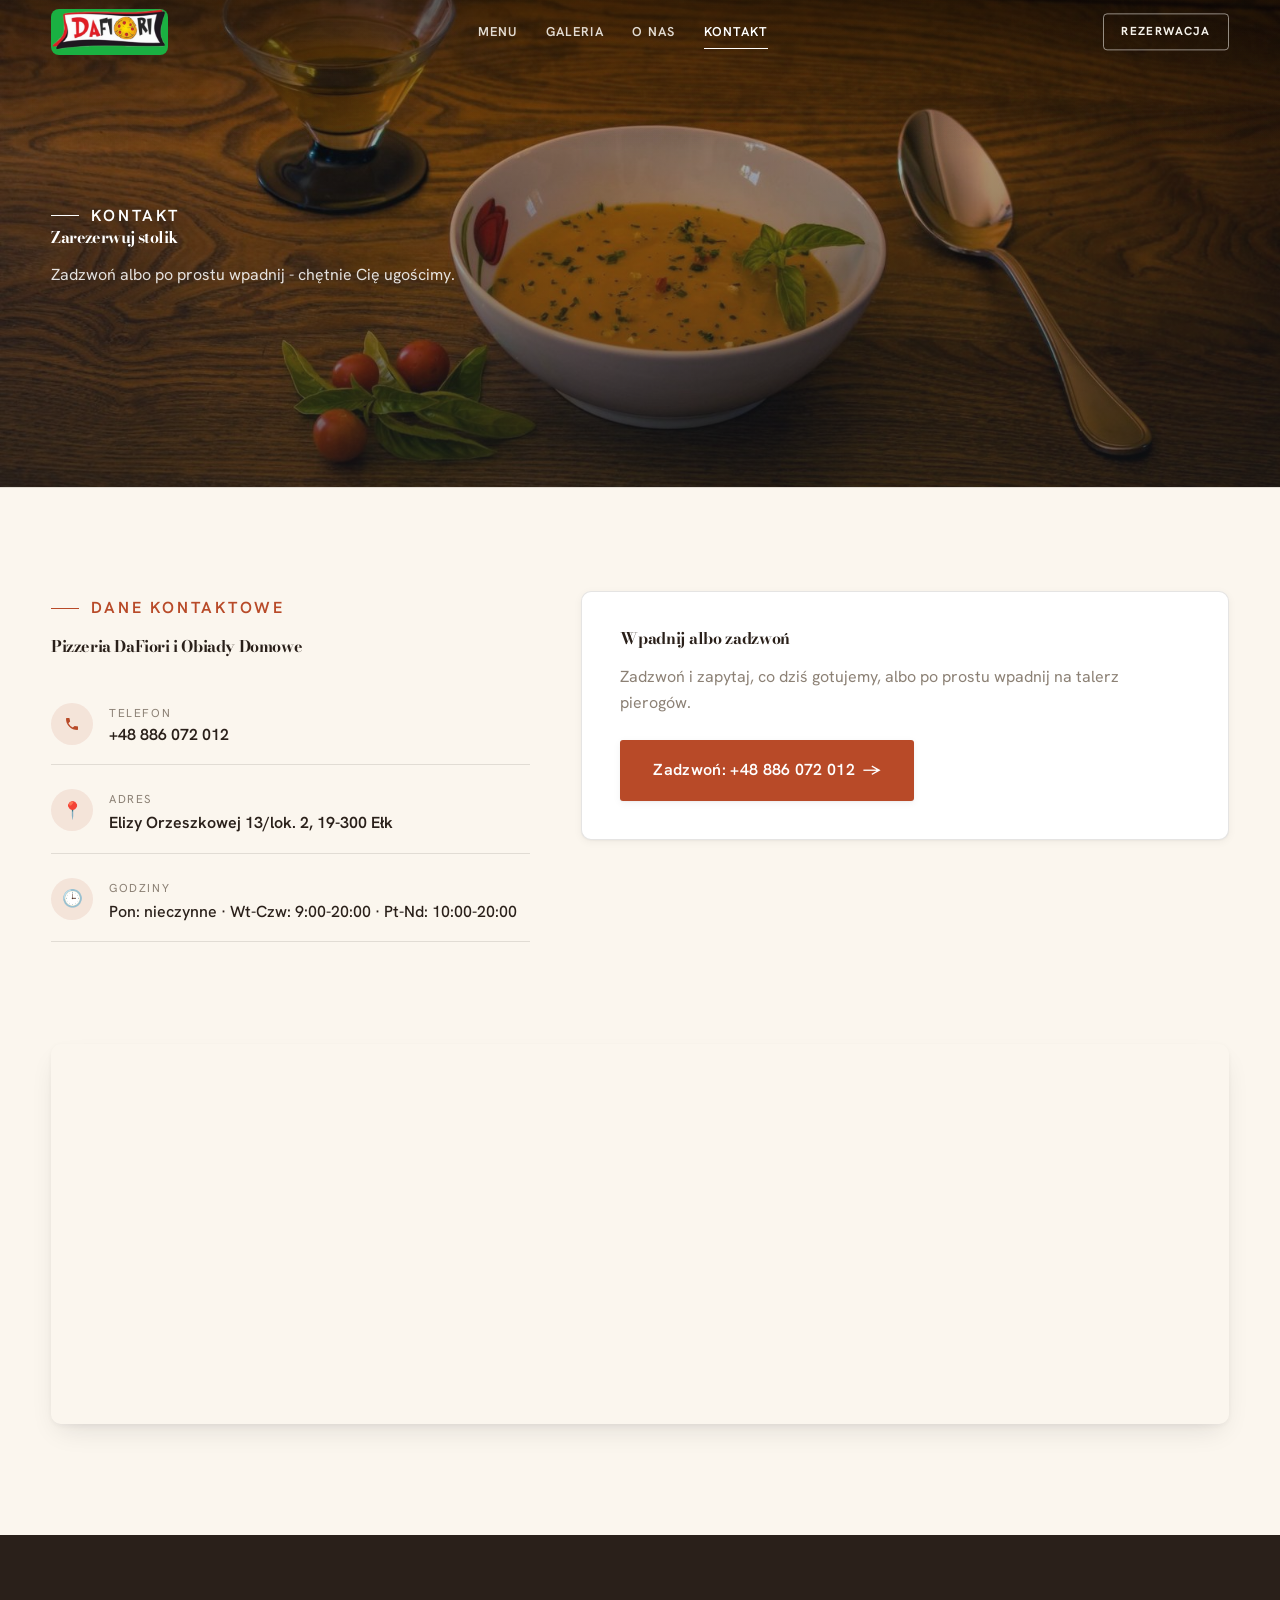
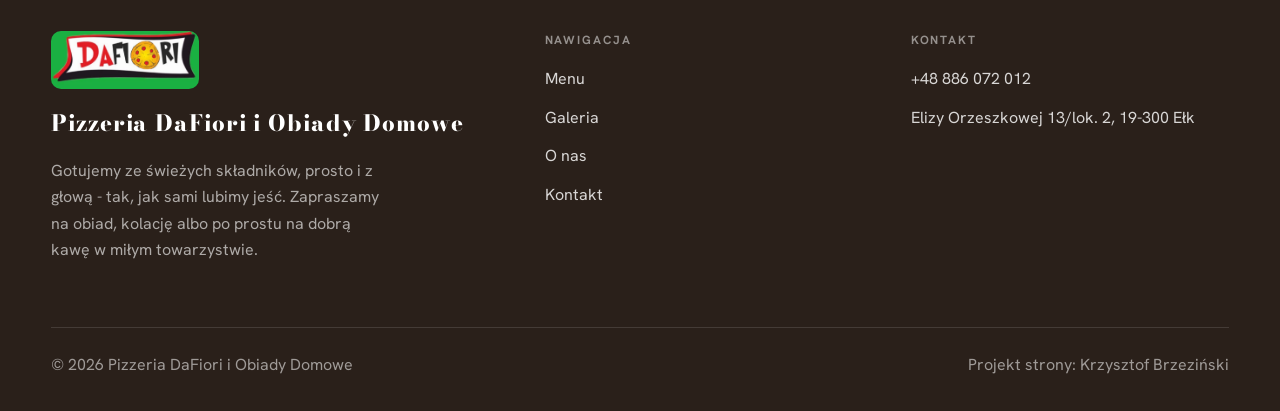
==== commit 7199ebe0: "[claude-edit][cmt:a3b52ad2-82f0-43dd-833e-842fed3566a7] klimat pizzowo-domowy + logo DaFiori + uporz" ====
--- a/kontakt.html
+++ b/kontakt.html
@@ -14,7 +14,7 @@
 
 <header class="nav">
   <div class="wrap nav-inner">
-    <a class="brand" href="index.html"><span class="name">Pizzeria DaFiori i Obiady Domowe</span><span class="sub">Ełk</span></a>
+    <a class="brand" href="index.html"><img class="brand-logo" src="img/logo.png" alt="Pizzeria DaFiori i Obiady Domowe - Ełk"></a>
     <nav class="nav-links">
       <a href="oferta.html">Menu</a>
       <a href="realizacje.html">Galeria</a>
@@ -27,7 +27,7 @@
 </header>
 
 <section class="pagehead">
-  <img src="img/g8.jpg" alt="Pizzeria DaFiori i Obiady Domowe - Zarezerwuj stolik">
+  <img src="img/g4.jpg" alt="Pizzeria DaFiori i Obiady Domowe - Zarezerwuj stolik">
   <div class="wrap">
     <span class="eyebrow">Kontakt</span>
     <h1>Zarezerwuj stolik</h1>
@@ -64,6 +64,7 @@
   <div class="wrap">
     <div class="foot-grid">
       <div class="foot-brand">
+        <img class="foot-logo" src="img/logo.png" alt="Pizzeria DaFiori i Obiady Domowe">
         <div class="name">Pizzeria DaFiori i Obiady Domowe</div>
         <p>Gotujemy ze świeżych składników, prosto i z głową - tak, jak sami lubimy jeść. Zapraszamy na obiad, kolację albo po prostu na dobrą kawę w miłym towarzystwie.</p>
       </div>
--- a/assets/styles.css
+++ b/assets/styles.css
@@ -543,3 +543,9 @@
 [style*="g12.jpg"]{background-position:62% 50%}
 img[src$="/g13.jpg"]{object-position:33% 50%}
 [style*="g13.jpg"]{background-position:33% 50%}
+
+/* === LOGO DaFiori (z profilu FB) — nav badge + stopka === */
+.brand-logo{height:46px;width:auto;max-width:240px;object-fit:contain;border-radius:8px;display:block}
+.nav.is-stuck .brand-logo,.nav.nav-solid .brand-logo{height:40px}
+@media(max-width:680px){.brand-logo{height:38px}}
+.foot-logo{height:58px;width:auto;border-radius:10px;display:block;margin-bottom:var(--space-4)}
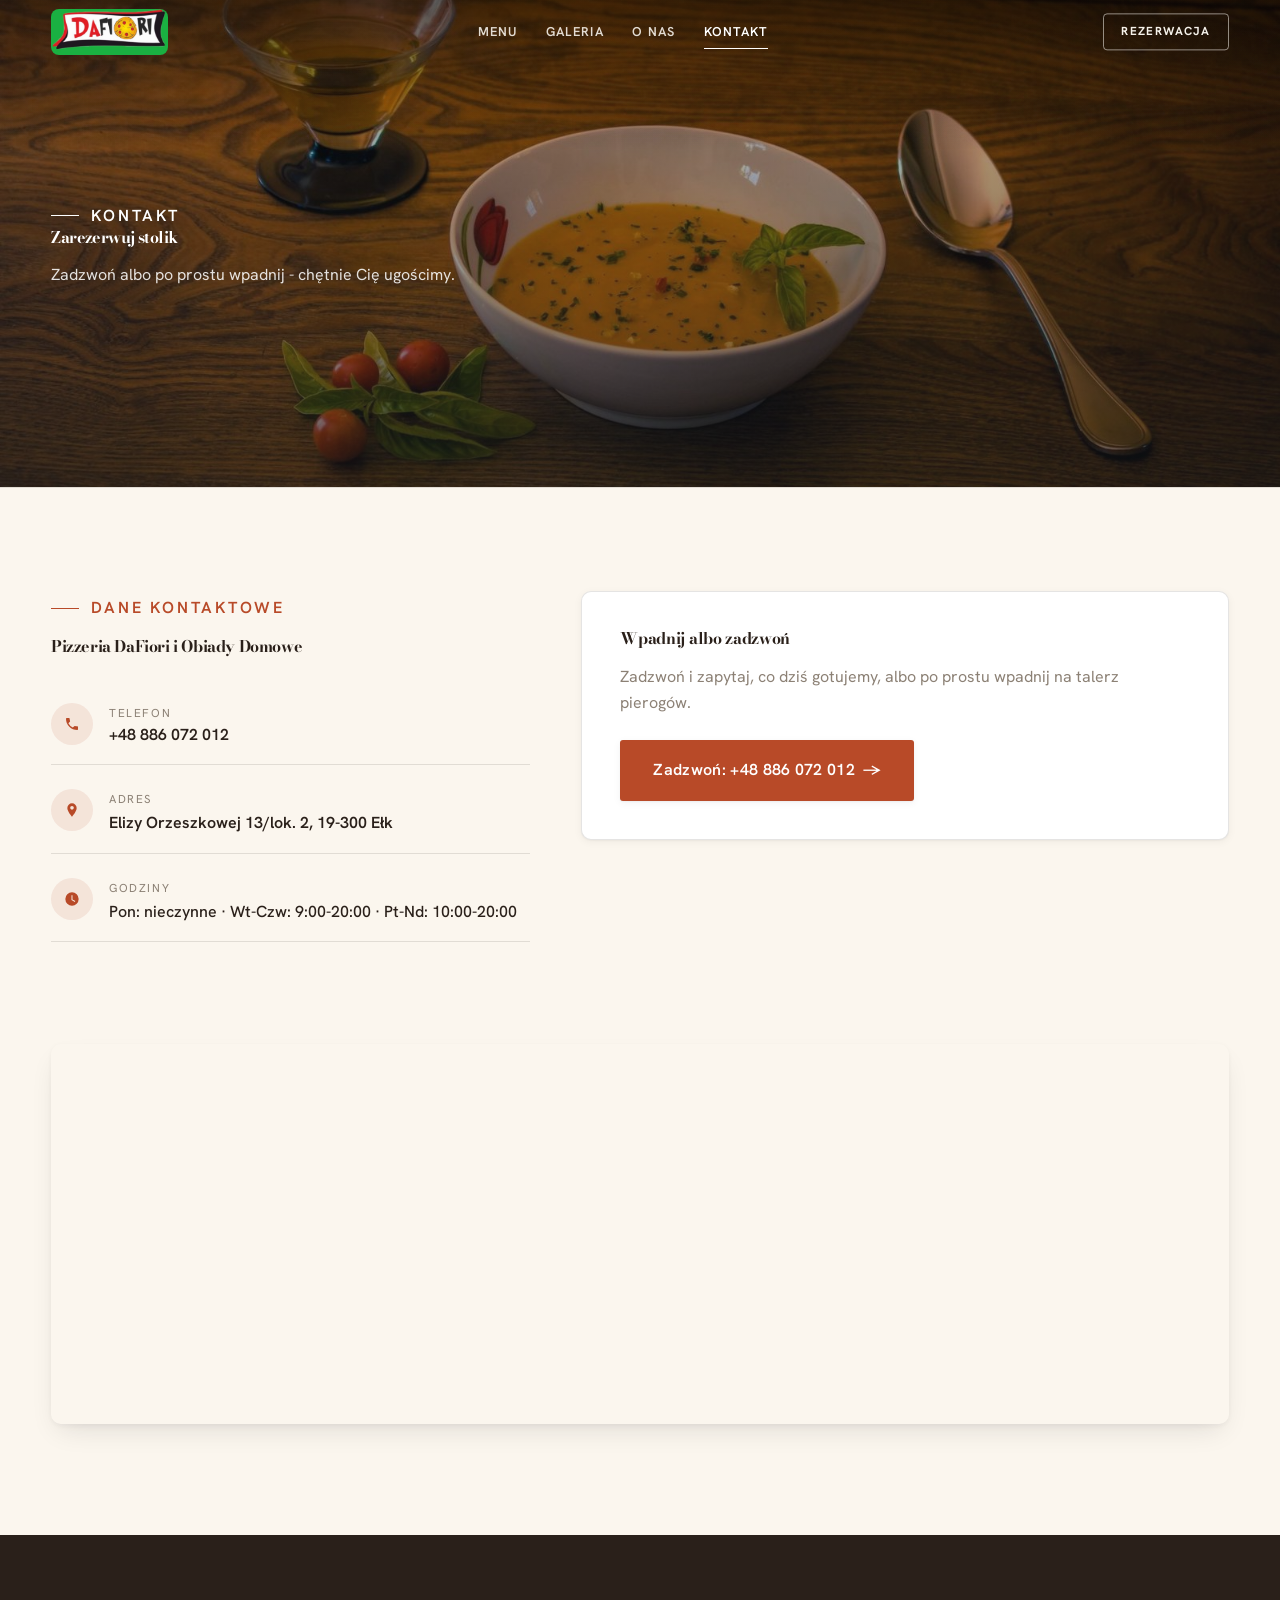
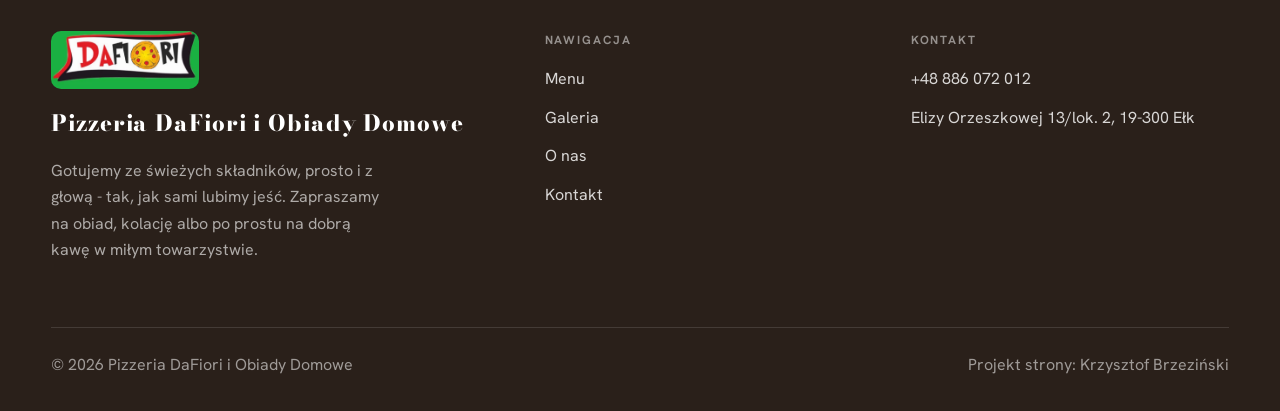
==== commit d706e588: "Popraw treść: gramatyka, usunięcie shishy, duplikaty zdjęć/nagłówków, menu bez pustej obietnicy cen" ====
--- a/kontakt.html
+++ b/kontakt.html
@@ -4,7 +4,7 @@
 <meta charset="UTF-8">
 <meta name="viewport" content="width=device-width, initial-scale=1.0">
 <title>Kontakt - Pizzeria DaFiori i Obiady Domowe</title>
-<meta name="description" content="Kontakt Pizzeria DaFiori i Obiady Domowe - Elizy Orzeszkowej 13/lok. 2, 19-300 Ełk">
+<meta name="description" content="Kontakt do Pizzerii DaFiori i Obiady Domowe - Elizy Orzeszkowej 13/lok. 2, 19-300 Ełk. Telefon: +48 886 072 012.">
 <link rel="preconnect" href="https://fonts.googleapis.com">
 <link rel="preconnect" href="https://fonts.gstatic.com" crossorigin>
 <link href="https://fonts.googleapis.com/css2?family=Bodoni+Moda:wght@500;600;700&family=Hanken+Grotesk:wght@400;500;600&display=swap" rel="stylesheet">
@@ -41,8 +41,8 @@
       <h2 style="margin:var(--space-4) 0 var(--space-6)">Pizzeria DaFiori i Obiady Domowe</h2>
       <div class="info-list">
         <div class="info-row"><div class="ic"><svg class="ico-tel" width="16" height="16" viewBox="0 0 24 24" fill="none" aria-hidden="true"><path d="M6.6 10.8a15.5 15.5 0 0 0 6.6 6.6l2.2-2.2a1 1 0 0 1 1-.24 11.4 11.4 0 0 0 3.6.58 1 1 0 0 1 1 1V20a1 1 0 0 1-1 1A17 17 0 0 1 3 4a1 1 0 0 1 1-1h3.5a1 1 0 0 1 1 1c0 1.25.2 2.46.58 3.6a1 1 0 0 1-.25 1l-2.23 2.2Z" fill="currentColor"/></svg></div><div><div class="lbl">Telefon</div><a class="val" href="tel:+48886072012">+48 886 072 012</a></div></div>
-        <div class="info-row"><div class="ic">📍</div><div><div class="lbl">Adres</div><div class="val">Elizy Orzeszkowej 13/lok. 2, 19-300 Ełk</div></div></div>
-        <div class="info-row"><div class="ic">🕒</div><div><div class="lbl">Godziny</div><div class="val" style="font-weight:500">Pon: nieczynne · Wt-Czw: 9:00-20:00 · Pt-Nd: 10:00-20:00</div></div></div>
+        <div class="info-row"><div class="ic"><svg width="16" height="16" viewBox="0 0 24 24" fill="none" aria-hidden="true"><path d="M12 2a7 7 0 0 0-7 7c0 5.25 7 13 7 13s7-7.75 7-13a7 7 0 0 0-7-7Zm0 9.5A2.5 2.5 0 1 1 12 6a2.5 2.5 0 0 1 0 5.5Z" fill="currentColor"/></svg></div><div><div class="lbl">Adres</div><div class="val">Elizy Orzeszkowej 13/lok. 2, 19-300 Ełk</div></div></div>
+        <div class="info-row"><div class="ic"><svg width="16" height="16" viewBox="0 0 24 24" fill="none" aria-hidden="true"><path d="M12 2a10 10 0 1 0 0 20 10 10 0 0 0 0-20Zm.75 4.5v6.1l4.2 2.5-.75 1.3-5-3v-6.9h1.55Z" fill="currentColor"/></svg></div><div><div class="lbl">Godziny</div><div class="val" style="font-weight:500">Pon: nieczynne · Wt-Czw: 9:00-20:00 · Pt-Nd: 10:00-20:00</div></div></div>
       </div>
     </div>
     <div class="reveal">
